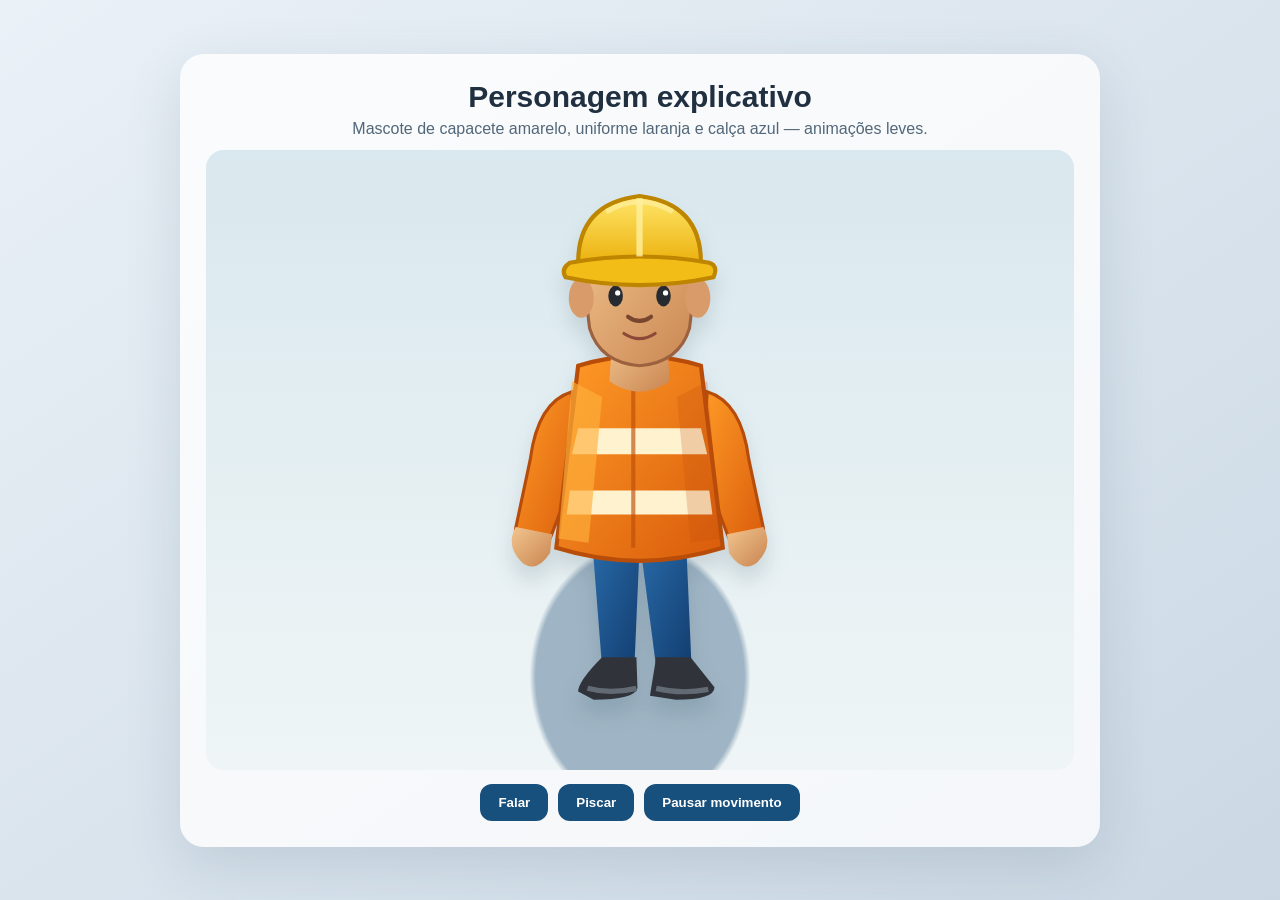
==== index.html @ bcb4fa3f "Adiciona personagem SVG com animacoes leves" ====
﻿<!doctype html>
<html lang="pt-BR">
<head>
<meta charset="utf-8">
<meta name="viewport" content="width=device-width,initial-scale=1">
<title>Personagem SVG animado</title>
<style>
*{box-sizing:border-box}body{margin:0;min-height:100vh;display:grid;place-items:center;background:linear-gradient(145deg,#eaf1f7,#cbd8e4);font-family:Arial,sans-serif;color:#203040}
main{width:min(920px,94vw);padding:26px;border-radius:24px;background:#ffffffc9;box-shadow:0 18px 55px #29445a24;text-align:center}
h1{font-size:clamp(20px,3vw,30px);margin:0 0 6px}p{margin:0 0 12px;color:#526779}
.stage{height:min(72vh,620px);min-height:380px;display:grid;place-items:center;background:radial-gradient(ellipse at 50% 85%,#9fb5c5 0 17%,transparent 18%),linear-gradient(#d9e8ee,#eff5f6);border-radius:18px;overflow:hidden}
svg{height:94%;max-width:100%;filter:drop-shadow(0 14px 10px #243b4a25)}
/* personagem parado, com proporÃ§Ãµes de mascote de jogo */
</style>
<link rel="stylesheet" href="styles.css">
</head>
<body><main>
<h1>Personagem explicativo</h1><p>Mascote de capacete amarelo, uniforme laranja e calça azul — animações leves.</p>
<div class="stage">
<svg viewBox="0 0 420 560" role="img" aria-label="Mascote trabalhador com capacete amarelo e uniforme laranja">
<defs>
 <linearGradient id="helmet" x2="0" y2="1"><stop stop-color="#ffe66a"/><stop offset="1" stop-color="#e9a900"/></linearGradient>
 <linearGradient id="skin" x2="1" y2="1"><stop stop-color="#f2c58f"/><stop offset="1" stop-color="#c98551"/></linearGradient>
 <linearGradient id="shirt" x2="1" y2="1"><stop stop-color="#ff9b27"/><stop offset="1" stop-color="#d95b0b"/></linearGradient>
 <linearGradient id="pants" x2="1" y2="1"><stop stop-color="#2869a6"/><stop offset="1" stop-color="#123d70"/></linearGradient>
</defs>
<!-- pernas -->
<path d="M165 365 L210 365 L205 480 L174 480 Z" fill="url(#pants)"/>
<path d="M211 365 L255 365 L260 480 L226 480 Z" fill="url(#pants)"/>
<path d="M174 470 L207 470 L208 500 Q205 511 166 511 L151 503 Q151 493 174 470Z" fill="#30343a"/>
<path d="M226 470 L259 470 L282 499 Q282 511 245 511 L220 507Z" fill="#30343a"/>
<path d="M160 500 Q182 506 207 500 M226 500 Q250 506 276 501" fill="none" stroke="#626b73" stroke-width="5"/>
<!-- braÃ§os -->
<path d="M145 215 Q112 225 105 280 L91 346 Q89 363 105 367 Q120 369 126 351 L151 285Z" fill="url(#shirt)" stroke="#b64c0b" stroke-width="3"/>
<path d="M275 215 Q308 225 315 280 L329 346 Q331 363 315 367 Q300 369 294 351 L269 285Z" fill="url(#shirt)" stroke="#b64c0b" stroke-width="3"/>
<path d="M91 345 Q81 363 97 379 Q111 390 124 370 L126 352Z" fill="url(#skin)"/>
<path d="M329 345 Q339 363 323 379 Q309 390 296 370 L294 352Z" fill="url(#skin)"/>
<!-- tronco / colete -->
<path d="M151 190 Q210 172 269 190 L290 365 Q210 390 130 365Z" fill="url(#shirt)" stroke="#b84d0a" stroke-width="4"/>
<path d="M151 250 L269 250 L275 275 L145 275Z" fill="#fff2cf"/>
<path d="M143 310 L277 310 L280 333 L140 333Z" fill="#fff2cf"/>
<path d="M204 194 L204 365" stroke="#bd4e0a" stroke-width="4" opacity=".65"/>
<path d="M145 205 L174 220 L161 360 L132 356Z" fill="#ffb13c" opacity=".65"/>
<path d="M275 205 L246 220 L259 360 L288 356Z" fill="#b94c0b" opacity=".22"/>
<!-- pescoÃ§o -->
<path d="M184 160 L236 160 L239 205 Q210 225 181 205Z" fill="url(#skin)"/>
<!-- cabeÃ§a -->
<path d="M154 89 Q155 48 210 47 Q265 48 266 89 L258 154 Q248 187 210 190 Q172 187 162 154Z" fill="url(#skin)" stroke="#9c613e" stroke-width="3"/>
<!-- orelhas -->
<ellipse cx="154" cy="125" rx="12" ry="19" fill="#d99b69"/><ellipse cx="266" cy="125" rx="12" ry="19" fill="#d99b69"/>
<!-- rosto simples -->
<ellipse cx="187" cy="123" rx="7" ry="10" fill="#252b30"/><ellipse cx="233" cy="123" rx="7" ry="10" fill="#252b30"/>
<circle cx="189" cy="120" r="2.5" fill="white"/><circle cx="235" cy="120" r="2.5" fill="white"/>
<path d="M199 143 Q210 151 221 143" fill="none" stroke="#78452e" stroke-width="4" stroke-linecap="round"/>
<path d="M195 159 Q210 169 225 159" fill="none" stroke="#8d4937" stroke-width="3" stroke-linecap="round"/>
<!-- capacete -->
<path d="M151 91 Q151 34 210 27 Q269 34 269 91 L257 101 L163 101Z" fill="url(#helmet)" stroke="#bd8500" stroke-width="4"/>
<path d="M143 91 Q210 79 277 91 Q286 94 281 105 Q210 120 139 105 Q134 97 143 91Z" fill="#f3bd18" stroke="#bd8500" stroke-width="4"/>
<path d="M210 29 L210 85" stroke="#fff1a0" stroke-width="6" opacity=".8"/>
<path d="M178 42 Q210 23 242 42" fill="none" stroke="#fff0a0" stroke-width="5" opacity=".7"/>
</svg>
</div><div class="controls"><button id="btnFalar" type="button">Falar</button><button id="btnPiscar" type="button">Piscar</button><button id="btnParar" type="button">Pausar movimento</button></div></main><script src="animacoes.js"></script>
</body></html>
---- styles.css ----
body{background:linear-gradient(145deg,#eaf1f7,#cbd8e4);color:#203040;font-family:Arial,sans-serif}.stage{position:relative}.stage svg{animation:flutuar 3s ease-in-out infinite;transform-origin:50% 85%}.stage svg.pausado{animation-play-state:paused}.stage svg ellipse[cx="187"],.stage svg ellipse[cx="233"]{transform-box:fill-box;transform-origin:center;animation:piscada 5.2s infinite}.stage svg #boca{transform-box:fill-box;transform-origin:center}.stage svg.falando #boca{animation:boca .18s ease-in-out infinite alternate}.controls{display:flex;justify-content:center;gap:10px;flex-wrap:wrap;margin-top:14px}.controls button{border:0;border-radius:12px;padding:11px 18px;background:#174f7d;color:white;font-weight:700;cursor:pointer}.controls button:hover{filter:brightness(1.15)}.controls button:focus-visible{outline:3px solid #f4bd21;outline-offset:3px}@keyframes flutuar{0%,100%{transform:translateY(0) rotate(-.5deg)}50%{transform:translateY(-9px) rotate(.5deg)}}@keyframes piscada{0%,46%,50%,100%{transform:scaleY(1)}48%{transform:scaleY(.08)}}@keyframes boca{from{transform:scaleY(.65)}to{transform:scaleY(1.45)}}@media(prefers-reduced-motion:reduce){.stage svg,.stage svg ellipse{animation:none!important}}
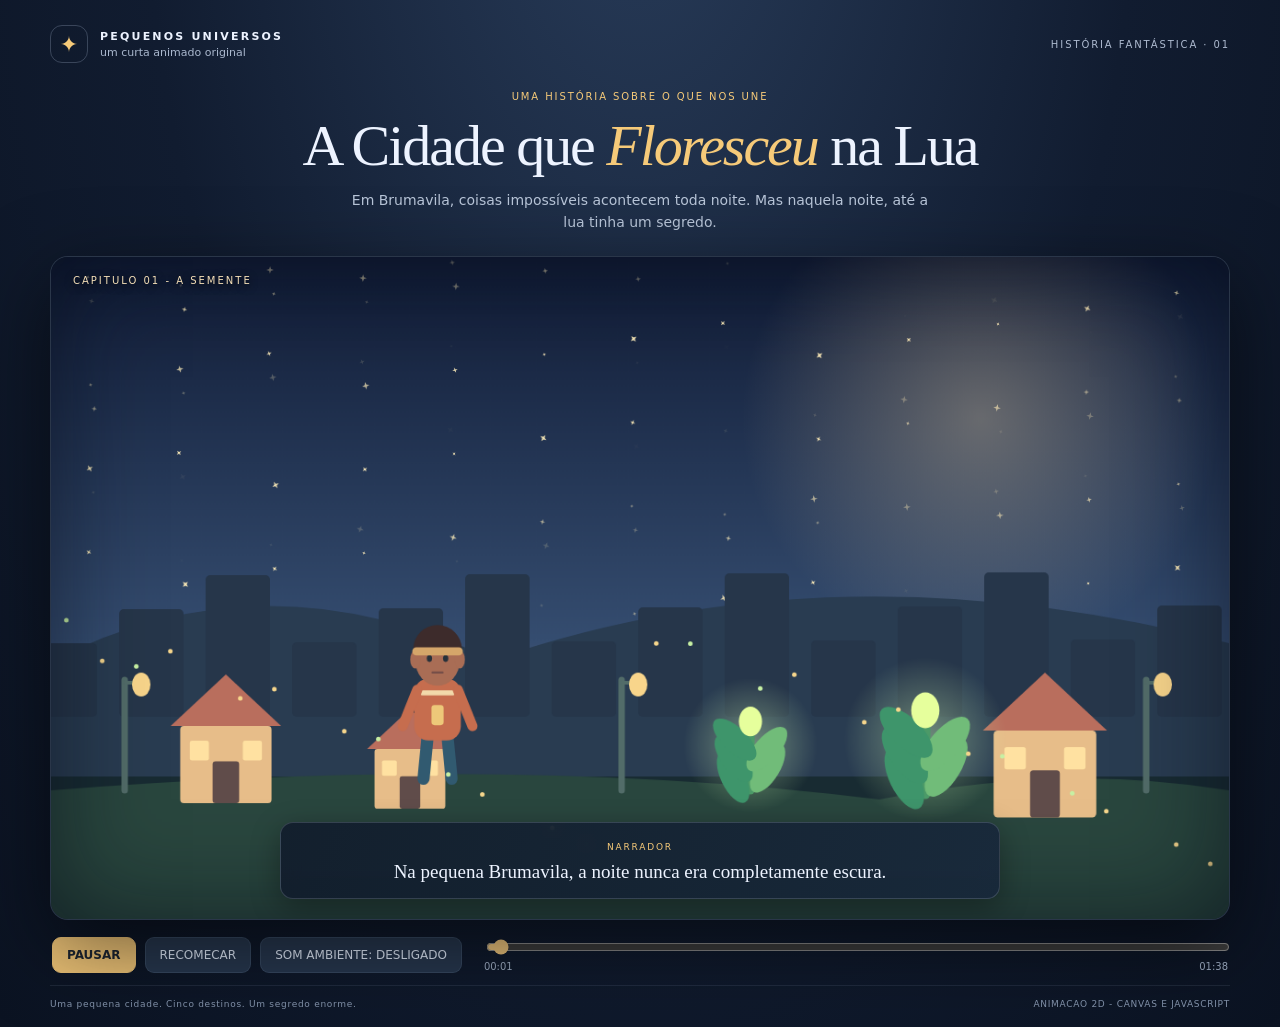
==== commit 18e6dd2e: "Cria curta animado A Cidade que Floresceu na Lua" ====
--- a/index.html
+++ b/index.html
@@ -1,64 +1,19 @@
 ﻿<!doctype html>
-<html lang="pt-BR">
-<head>
-<meta charset="utf-8">
-<meta name="viewport" content="width=device-width,initial-scale=1">
-<title>Personagem SVG animado</title>
-<style>
-*{box-sizing:border-box}body{margin:0;min-height:100vh;display:grid;place-items:center;background:linear-gradient(145deg,#eaf1f7,#cbd8e4);font-family:Arial,sans-serif;color:#203040}
-main{width:min(920px,94vw);padding:26px;border-radius:24px;background:#ffffffc9;box-shadow:0 18px 55px #29445a24;text-align:center}
-h1{font-size:clamp(20px,3vw,30px);margin:0 0 6px}p{margin:0 0 12px;color:#526779}
-.stage{height:min(72vh,620px);min-height:380px;display:grid;place-items:center;background:radial-gradient(ellipse at 50% 85%,#9fb5c5 0 17%,transparent 18%),linear-gradient(#d9e8ee,#eff5f6);border-radius:18px;overflow:hidden}
-svg{height:94%;max-width:100%;filter:drop-shadow(0 14px 10px #243b4a25)}
-/* personagem parado, com proporÃ§Ãµes de mascote de jogo */
-</style>
-<link rel="stylesheet" href="styles.css">
-</head>
-<body><main>
-<h1>Personagem explicativo</h1><p>Mascote de capacete amarelo, uniforme laranja e calça azul — animações leves.</p>
-<div class="stage">
-<svg viewBox="0 0 420 560" role="img" aria-label="Mascote trabalhador com capacete amarelo e uniforme laranja">
-<defs>
- <linearGradient id="helmet" x2="0" y2="1"><stop stop-color="#ffe66a"/><stop offset="1" stop-color="#e9a900"/></linearGradient>
- <linearGradient id="skin" x2="1" y2="1"><stop stop-color="#f2c58f"/><stop offset="1" stop-color="#c98551"/></linearGradient>
- <linearGradient id="shirt" x2="1" y2="1"><stop stop-color="#ff9b27"/><stop offset="1" stop-color="#d95b0b"/></linearGradient>
- <linearGradient id="pants" x2="1" y2="1"><stop stop-color="#2869a6"/><stop offset="1" stop-color="#123d70"/></linearGradient>
-</defs>
-<!-- pernas -->
-<path d="M165 365 L210 365 L205 480 L174 480 Z" fill="url(#pants)"/>
-<path d="M211 365 L255 365 L260 480 L226 480 Z" fill="url(#pants)"/>
-<path d="M174 470 L207 470 L208 500 Q205 511 166 511 L151 503 Q151 493 174 470Z" fill="#30343a"/>
-<path d="M226 470 L259 470 L282 499 Q282 511 245 511 L220 507Z" fill="#30343a"/>
-<path d="M160 500 Q182 506 207 500 M226 500 Q250 506 276 501" fill="none" stroke="#626b73" stroke-width="5"/>
-<!-- braÃ§os -->
-<path d="M145 215 Q112 225 105 280 L91 346 Q89 363 105 367 Q120 369 126 351 L151 285Z" fill="url(#shirt)" stroke="#b64c0b" stroke-width="3"/>
-<path d="M275 215 Q308 225 315 280 L329 346 Q331 363 315 367 Q300 369 294 351 L269 285Z" fill="url(#shirt)" stroke="#b64c0b" stroke-width="3"/>
-<path d="M91 345 Q81 363 97 379 Q111 390 124 370 L126 352Z" fill="url(#skin)"/>
-<path d="M329 345 Q339 363 323 379 Q309 390 296 370 L294 352Z" fill="url(#skin)"/>
-<!-- tronco / colete -->
-<path d="M151 190 Q210 172 269 190 L290 365 Q210 390 130 365Z" fill="url(#shirt)" stroke="#b84d0a" stroke-width="4"/>
-<path d="M151 250 L269 250 L275 275 L145 275Z" fill="#fff2cf"/>
-<path d="M143 310 L277 310 L280 333 L140 333Z" fill="#fff2cf"/>
-<path d="M204 194 L204 365" stroke="#bd4e0a" stroke-width="4" opacity=".65"/>
-<path d="M145 205 L174 220 L161 360 L132 356Z" fill="#ffb13c" opacity=".65"/>
-<path d="M275 205 L246 220 L259 360 L288 356Z" fill="#b94c0b" opacity=".22"/>
-<!-- pescoÃ§o -->
-<path d="M184 160 L236 160 L239 205 Q210 225 181 205Z" fill="url(#skin)"/>
-<!-- cabeÃ§a -->
-<path d="M154 89 Q155 48 210 47 Q265 48 266 89 L258 154 Q248 187 210 190 Q172 187 162 154Z" fill="url(#skin)" stroke="#9c613e" stroke-width="3"/>
-<!-- orelhas -->
-<ellipse cx="154" cy="125" rx="12" ry="19" fill="#d99b69"/><ellipse cx="266" cy="125" rx="12" ry="19" fill="#d99b69"/>
-<!-- rosto simples -->
-<ellipse cx="187" cy="123" rx="7" ry="10" fill="#252b30"/><ellipse cx="233" cy="123" rx="7" ry="10" fill="#252b30"/>
-<circle cx="189" cy="120" r="2.5" fill="white"/><circle cx="235" cy="120" r="2.5" fill="white"/>
-<path d="M199 143 Q210 151 221 143" fill="none" stroke="#78452e" stroke-width="4" stroke-linecap="round"/>
-<path d="M195 159 Q210 169 225 159" fill="none" stroke="#8d4937" stroke-width="3" stroke-linecap="round"/>
-<!-- capacete -->
-<path d="M151 91 Q151 34 210 27 Q269 34 269 91 L257 101 L163 101Z" fill="url(#helmet)" stroke="#bd8500" stroke-width="4"/>
-<path d="M143 91 Q210 79 277 91 Q286 94 281 105 Q210 120 139 105 Q134 97 143 91Z" fill="#f3bd18" stroke="#bd8500" stroke-width="4"/>
-<path d="M210 29 L210 85" stroke="#fff1a0" stroke-width="6" opacity=".8"/>
-<path d="M178 42 Q210 23 242 42" fill="none" stroke="#fff0a0" stroke-width="5" opacity=".7"/>
-</svg>
-</div><div class="controls"><button id="btnFalar" type="button">Falar</button><button id="btnPiscar" type="button">Piscar</button><button id="btnParar" type="button">Pausar movimento</button></div></main><script src="animacoes.js"></script>
-</body></html>
+<html lang="pt-BR"><head>
+<meta charset="utf-8"><meta name="viewport" content="width=device-width,initial-scale=1">
+<meta name="theme-color" content="#101a2b">
+<title>A Cidade que Floresceu na Lua - curta animado</title>
+<link rel="stylesheet" href="styles.css"></head><body>
+<main class="app">
+<header class="top"><div class="brand"><span class="mark">&#10022;</span><div><b>PEQUENOS UNIVERSOS</b><small>um curta animado original</small></div></div><div class="top-tag">HIST&#211;RIA FANT&#193;STICA &#183; 01</div></header>
+<section class="intro"><p class="eyebrow">UMA HIST&#211;RIA SOBRE O QUE NOS UNE</p><h1>A Cidade que <em>Floresceu</em> na Lua</h1><p class="lead">Em Brumavila, coisas imposs&#237;veis acontecem toda noite. Mas naquela noite, at&#233; a lua tinha um segredo.</p></section>
+<section class="screen" aria-label="Anima&#231;&#227;o da hist&#243;ria">
+<canvas id="film" width="1280" height="720" aria-label="Curta animado: A Cidade que Floresceu na Lua"></canvas>
+<div class="vignette"></div><div class="chapter" id="chapter">CAP&#205;TULO 01 &#183; A SEMENTE</div>
+<div class="caption" aria-live="polite"><span id="speaker">NARRADOR</span><p id="line">Na pequena Brumavila, a noite nunca era completamente escura.</p></div>
+<div class="loading" id="loading">Preparando a historia...</div></section>
+<section class="controls"><div class="buttons"><button id="play" class="primary">PAUSAR</button><button id="restart">RECOMECAR</button><button id="sound">SOM AMBIENTE: DESLIGADO</button></div>
+<div class="timeline"><input id="seek" type="range" min="0" max="100" value="0" aria-label="Progresso da historia"><div class="time"><span id="elapsed">00:00</span><span id="duration">01:38</span></div></div></section>
+<footer><span>Uma pequena cidade. Cinco destinos. Um segredo enorme.</span><span>ANIMACAO 2D - CANVAS E JAVASCRIPT</span></footer>
+</main><script src="animacoes.js"></script></body></html>
 
--- a/styles.css
+++ b/styles.css
@@ -1 +1 @@
-body{background:linear-gradient(145deg,#eaf1f7,#cbd8e4);color:#203040;font-family:Arial,sans-serif}.stage{position:relative}.stage svg{animation:flutuar 3s ease-in-out infinite;transform-origin:50% 85%}.stage svg.pausado{animation-play-state:paused}.stage svg ellipse[cx="187"],.stage svg ellipse[cx="233"]{transform-box:fill-box;transform-origin:center;animation:piscada 5.2s infinite}.stage svg #boca{transform-box:fill-box;transform-origin:center}.stage svg.falando #boca{animation:boca .18s ease-in-out infinite alternate}.controls{display:flex;justify-content:center;gap:10px;flex-wrap:wrap;margin-top:14px}.controls button{border:0;border-radius:12px;padding:11px 18px;background:#174f7d;color:white;font-weight:700;cursor:pointer}.controls button:hover{filter:brightness(1.15)}.controls button:focus-visible{outline:3px solid #f4bd21;outline-offset:3px}@keyframes flutuar{0%,100%{transform:translateY(0) rotate(-.5deg)}50%{transform:translateY(-9px) rotate(.5deg)}}@keyframes piscada{0%,46%,50%,100%{transform:scaleY(1)}48%{transform:scaleY(.08)}}@keyframes boca{from{transform:scaleY(.65)}to{transform:scaleY(1.45)}}@media(prefers-reduced-motion:reduce){.stage svg,.stage svg ellipse{animation:none!important}}+:root{color-scheme:dark;--ink:#edf3ff;--muted:#aab8ce;--gold:#f6ca79;--panel:#18253a}*{box-sizing:border-box}body{margin:0;min-height:100vh;background:radial-gradient(ellipse at 50% -20%,#293d5b 0,#111c30 55%,#0b1322 100%);color:var(--ink);font-family:Inter,ui-sans-serif,system-ui,Segoe UI,Arial,sans-serif}.app{width:min(1180px,95vw);margin:0 auto;padding:25px 0 18px}.top,footer,.controls,.buttons,.time,.brand{display:flex;align-items:center;justify-content:space-between}.brand{justify-content:flex-start;gap:12px}.mark{display:grid;place-items:center;width:38px;height:38px;border:1px solid #8c9bb455;border-radius:12px;color:var(--gold);font-size:22px}.brand b{display:block;font-size:11px;letter-spacing:.2em}.brand small{display:block;color:var(--muted);font-size:11px;margin-top:3px}.top-tag,.eyebrow{font-size:10px;letter-spacing:.19em;color:#aebbd0}.intro{text-align:center;padding:28px 10px 22px}.eyebrow{color:var(--gold);margin:0 0 10px}.intro h1{font-family:Georgia,serif;font-weight:500;font-size:clamp(32px,5vw,58px);letter-spacing:-.035em;margin:0}.intro h1 em{color:var(--gold);font-weight:400}.lead{color:#b8c5d8;font-size:14px;margin:10px auto 0;max-width:600px;line-height:1.6}.screen{position:relative;overflow:hidden;border:1px solid #a9bad52c;border-radius:18px;background:#101a2b;box-shadow:0 25px 80px #0008;aspect-ratio:16/9}.screen canvas{width:100%;height:100%;display:block}.vignette{position:absolute;inset:0;pointer-events:none;box-shadow:inset 0 0 100px #050a1699}.chapter{position:absolute;top:18px;left:22px;font-size:10px;letter-spacing:.2em;color:#f4dfb7;text-shadow:0 2px 8px #000}.caption{position:absolute;left:50%;bottom:20px;transform:translateX(-50%);width:min(720px,88%);text-align:center;padding:12px 22px 13px;border:1px solid #d9e6f12b;border-radius:13px;background:linear-gradient(110deg,#101a2bdc,#17263bdc);backdrop-filter:blur(10px);box-shadow:0 8px 30px #0005;transition:opacity .25s}.caption span{font-size:9px;letter-spacing:.2em;color:var(--gold)}.caption p{font-family:Georgia,serif;font-size:clamp(13px,1.7vw,19px);line-height:1.35;margin:5px 0 0}.loading{display:none;position:absolute;inset:0;place-items:center;background:#101a2b;color:var(--gold)}.controls{gap:22px;padding:17px 2px 12px}.buttons{justify-content:flex-start;gap:9px;flex-wrap:wrap}.buttons button{font:inherit;font-size:12px;color:#dce6f5;background:#26364d;border:1px solid #8295b12c;border-radius:9px;padding:10px 14px;cursor:pointer;transition:background .2s,transform .2s}.buttons button:hover{background:#344965;transform:translateY(-1px)}.buttons .primary{background:#e6bd73;color:#1c2430;border-color:#e6bd73;font-weight:700}.buttons .primary:hover{background:#f2d394}.timeline{flex:1;min-width:160px}input[type=range]{width:100%;accent-color:#e9c17b;cursor:pointer}.time{font-size:10px;color:#9dacc2;margin-top:2px}footer{border-top:1px solid #a9bad51c;padding-top:13px;color:#8494ac;font-size:9px;letter-spacing:.08em;gap:10px}button:focus-visible,input:focus-visible{outline:2px solid var(--gold);outline-offset:3px}@media(max-width:650px){.app{width:96vw;padding-top:14px}.top-tag{font-size:8px}.intro{padding:20px 4px 16px}.lead{font-size:12px}.screen{border-radius:10px}.caption{bottom:8px;padding:7px 9px;width:94%}.caption span{font-size:7px}.caption p{font-size:11px;margin-top:3px}.chapter{top:9px;left:10px;font-size:7px}.controls{display:block}.buttons{margin-bottom:10px}.buttons button{font-size:10px;padding:8px 10px}footer{font-size:7px;line-height:1.5}footer span:last-child{text-align:right}}@media(prefers-reduced-motion:reduce){*{scroll-behavior:auto!important;transition:none!important}}
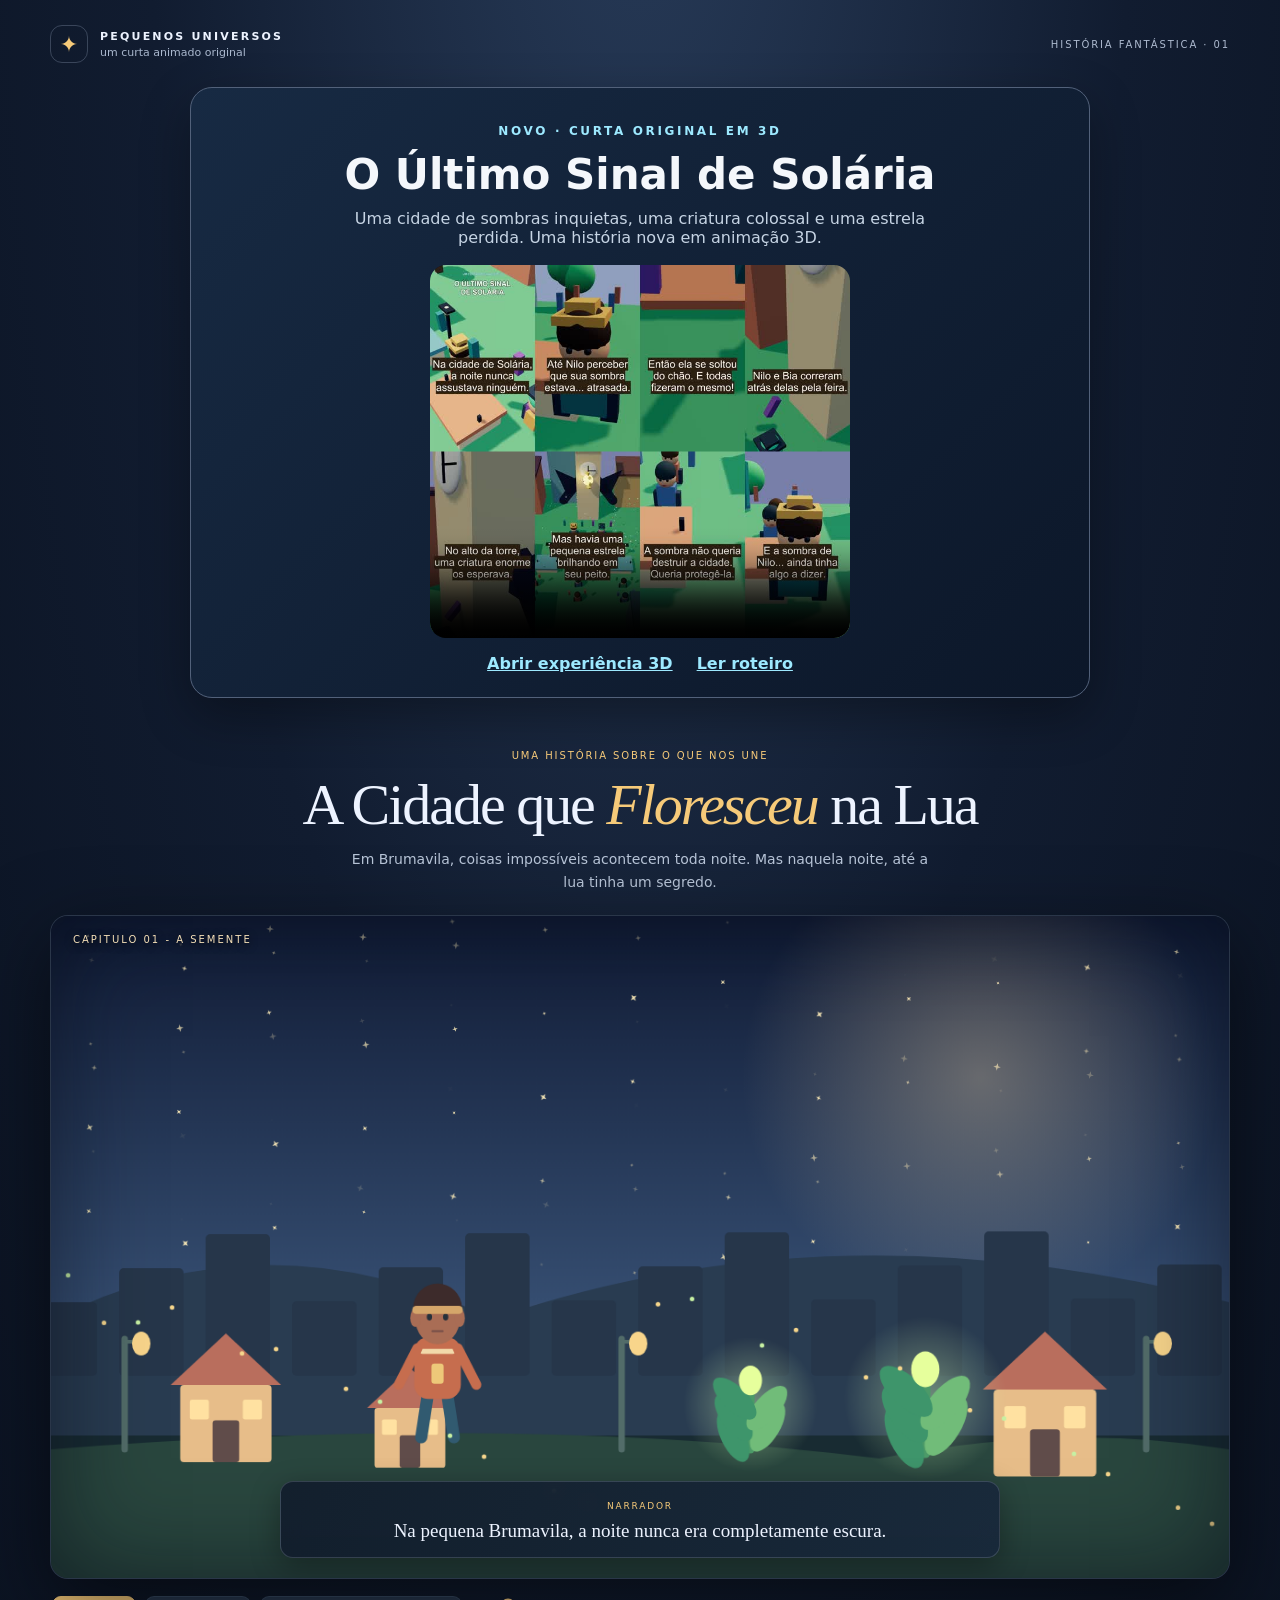
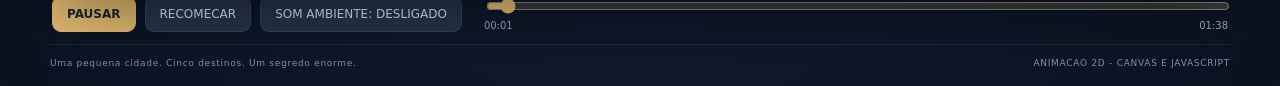
==== commit 9c58739a: "feat: add original 3D short Solaria" ====
--- a/index.html
+++ b/index.html
@@ -6,6 +6,7 @@
 <link rel="stylesheet" href="styles.css"></head><body>
 <main class="app">
 <header class="top"><div class="brand"><span class="mark">&#10022;</span><div><b>PEQUENOS UNIVERSOS</b><small>um curta animado original</small></div></div><div class="top-tag">HIST&#211;RIA FANT&#193;STICA &#183; 01</div></header>
+<section style="margin:24px auto;padding:24px;max-width:900px;border:1px solid #52617a;border-radius:22px;background:linear-gradient(135deg,#172a43,#0c1729);color:#f4f7fb;text-align:center;box-shadow:0 18px 50px #0005"><p style="letter-spacing:.22em;color:#9de9ff;font-weight:800;font-size:12px">NOVO · CURTA ORIGINAL EM 3D</p><h2 style="font-size:clamp(26px,5vw,42px);margin:10px 0">O Último Sinal de Solária</h2><p style="max-width:620px;margin:0 auto 18px;color:#c6d4e4">Uma cidade de sombras inquietas, uma criatura colossal e uma estrela perdida. Uma história nova em animação 3D.</p><video controls playsinline preload="metadata" poster="cidade-3d/preview_final_final.jpg" style="display:block;width:100%;max-width:420px;max-height:70vh;margin:0 auto;border-radius:16px;background:#071326"><source src="cidade-3d/O_ULTIMO_SINAL_DE_SOLARIA_3D_FINAL.mp4" type="video/mp4"></video><p style="margin:16px 0 0"><a href="cidade-3d/index.html" style="color:#9de9ff;font-weight:800;margin:0 12px">Abrir experiência 3D</a><a href="cidade-3d/roteiro.md" style="color:#9de9ff;font-weight:800;margin:0 12px">Ler roteiro</a></p></section>
 <section class="intro"><p class="eyebrow">UMA HIST&#211;RIA SOBRE O QUE NOS UNE</p><h1>A Cidade que <em>Floresceu</em> na Lua</h1><p class="lead">Em Brumavila, coisas imposs&#237;veis acontecem toda noite. Mas naquela noite, at&#233; a lua tinha um segredo.</p></section>
 <section class="screen" aria-label="Anima&#231;&#227;o da hist&#243;ria">
 <canvas id="film" width="1280" height="720" aria-label="Curta animado: A Cidade que Floresceu na Lua"></canvas>
